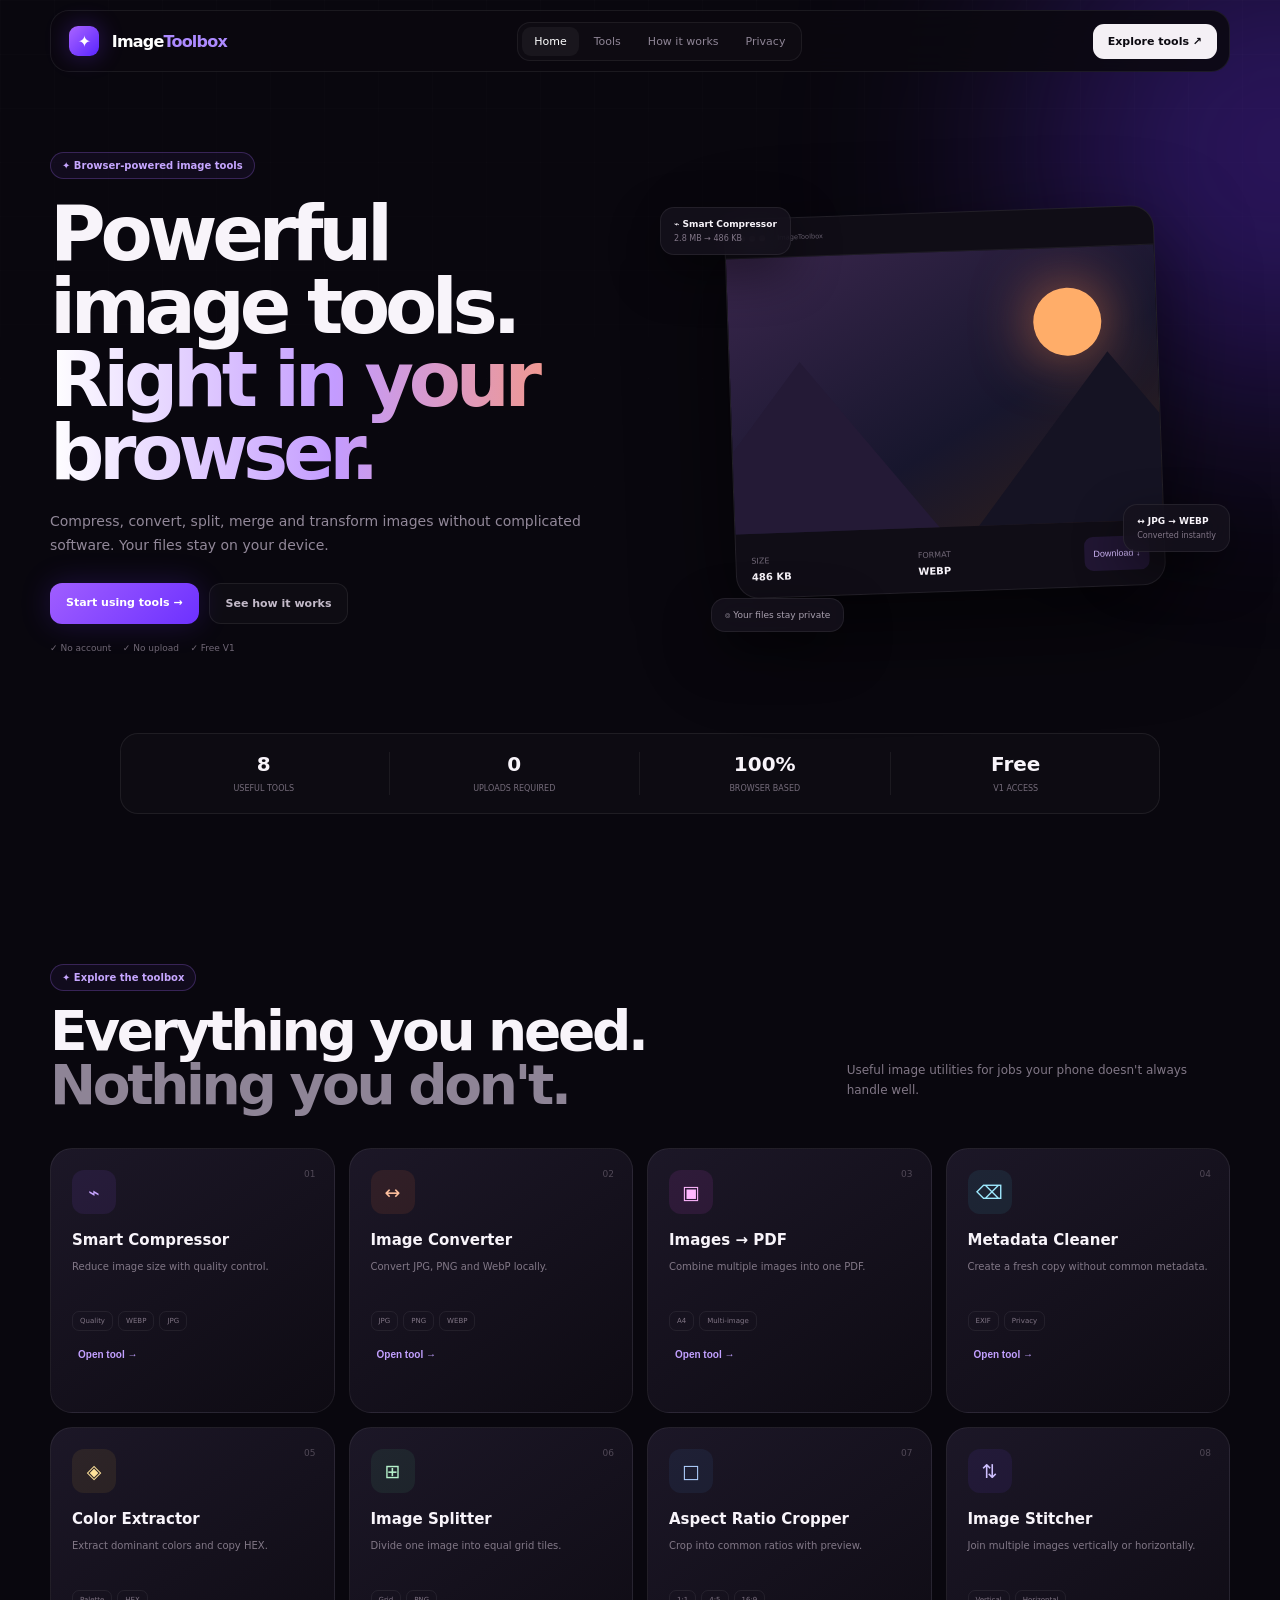
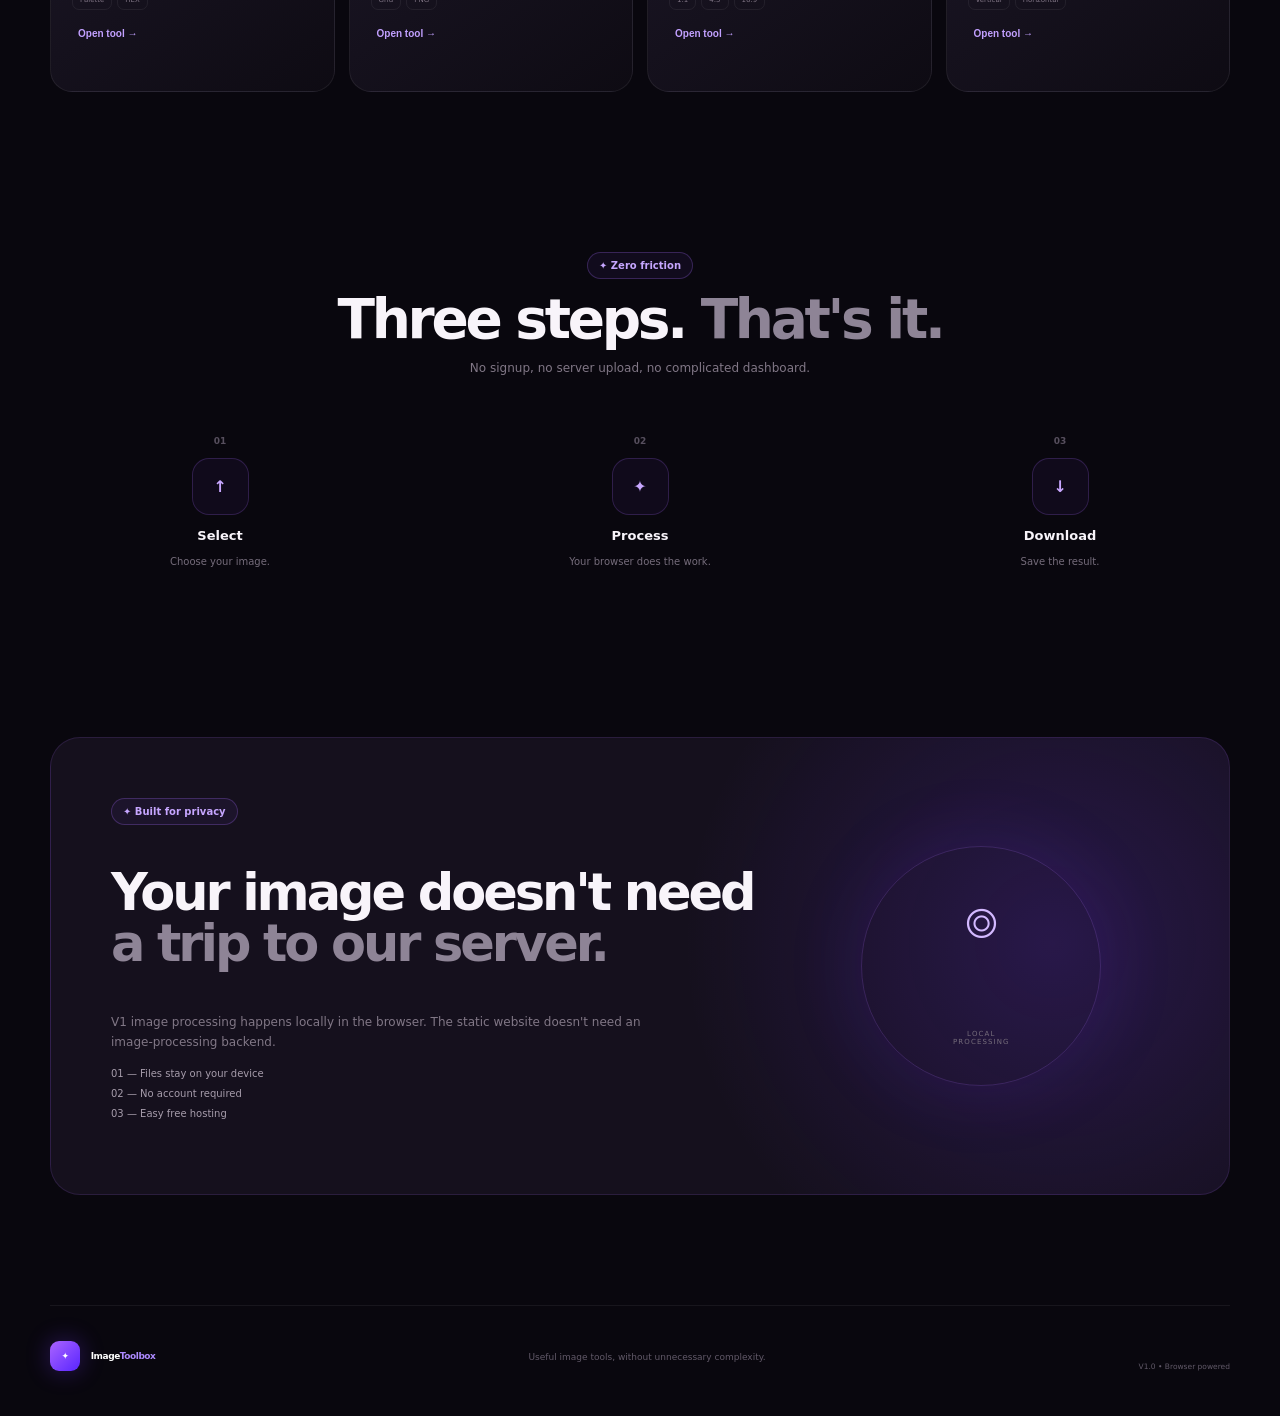
==== index.html @ 6cf6d37c "Add files via upload" ====
<!DOCTYPE html>
<html lang="en">
<head>
  <meta charset="UTF-8">
  <meta name="viewport" content="width=device-width, initial-scale=1.0">
  <meta name="theme-color" content="#09070e">
  <title>ImageToolbox — V1</title>
  <link rel="stylesheet" href="style.css">
</head>

<body>

<header class="navbar">
  <a href="#" class="logo">
    <span>✦</span> Image<b>Toolbox</b>
  </a>

  <nav>
    <a href="#home" class="active">Home</a>
    <a href="#tools">Tools</a>
    <a href="#how">How it works</a>
    <a href="#privacy">Privacy</a>
  </nav>

  <a href="#tools" class="nav-button">Explore tools ↗</a>

  <button id="menuButton">☰</button>
</header>

<div id="mobileMenu">
  <a href="#home">Home</a>
  <a href="#tools">Tools</a>
  <a href="#how">How it works</a>
  <a href="#privacy">Privacy</a>
</div>

<main>

<section class="hero" id="home">

  <div class="hero-content">

    <div class="badge">
      ✦ Browser-powered image tools
    </div>

    <h1>
      Powerful image tools.
      <span>Right in your browser.</span>
    </h1>

    <p>
      Compress, convert, split, merge and transform images
      without complicated software. Your files stay on your device.
    </p>

    <div class="hero-buttons">
      <a href="#tools" class="primary-button">
        Start using tools →
      </a>

      <a href="#how" class="secondary-button">
        See how it works
      </a>
    </div>

    <div class="trust">
      ✓ No account &nbsp;&nbsp;
      ✓ No upload &nbsp;&nbsp;
      ✓ Free V1
    </div>

  </div>

  <div class="hero-visual">

    <div class="hero-image-card">

      <div class="browser-bar">
        <span></span>
        <span></span>
        <span></span>
        <small>ImageToolbox</small>
      </div>

      <div class="fake-image">
        <div class="sun"></div>
        <div class="mountain mountain-one"></div>
        <div class="mountain mountain-two"></div>
      </div>

      <div class="image-info">
        <div>
          <small>SIZE</small>
          <b>486 KB</b>
        </div>

        <div>
          <small>FORMAT</small>
          <b>WEBP</b>
        </div>

        <button>Download ↓</button>
      </div>

    </div>

    <div class="floating-card card-one">
      <b>⌁ Smart Compressor</b>
      <small>2.8 MB → 486 KB</small>
    </div>

    <div class="floating-card card-two">
      <b>↔ JPG → WEBP</b>
      <small>Converted instantly</small>
    </div>

    <div class="floating-card card-three">
      ⌾ Your files stay private
    </div>

  </div>

</section>

<section class="stats">

  <div>
    <b>8</b>
    <small>Useful tools</small>
  </div>

  <div>
    <b>0</b>
    <small>Uploads required</small>
  </div>

  <div>
    <b>100%</b>
    <small>Browser based</small>
  </div>

  <div>
    <b>Free</b>
    <small>V1 access</small>
  </div>

</section>


<section class="section" id="tools">

  <div class="section-heading">

    <div>
      <div class="badge">✦ Explore the toolbox</div>

      <h2>
        Everything you need.
        <span>Nothing you don't.</span>
      </h2>
    </div>

    <p>
      Useful image utilities for jobs your phone doesn't
      always handle well.
    </p>

  </div>


  <div class="tools-grid">

    <article class="tool-card" data-tool="compress">
      <small class="number">01</small>
      <div class="tool-icon purple">⌁</div>
      <h3>Smart Compressor</h3>
      <p>Reduce image size with quality control.</p>
      <div class="tags"><i>Quality</i><i>WEBP</i><i>JPG</i></div>
      <button>Open tool →</button>
    </article>


    <article class="tool-card" data-tool="convert">
      <small class="number">02</small>
      <div class="tool-icon orange">↔</div>
      <h3>Image Converter</h3>
      <p>Convert JPG, PNG and WebP locally.</p>
      <div class="tags"><i>JPG</i><i>PNG</i><i>WEBP</i></div>
      <button>Open tool →</button>
    </article>


    <article class="tool-card" data-tool="pdf">
      <small class="number">03</small>
      <div class="tool-icon pink">▣</div>
      <h3>Images → PDF</h3>
      <p>Combine multiple images into one PDF.</p>
      <div class="tags"><i>A4</i><i>Multi-image</i></div>
      <button>Open tool →</button>
    </article>


    <article class="tool-card" data-tool="metadata">
      <small class="number">04</small>
      <div class="tool-icon cyan">⌫</div>
      <h3>Metadata Cleaner</h3>
      <p>Create a fresh copy without common metadata.</p>
      <div class="tags"><i>EXIF</i><i>Privacy</i></div>
      <button>Open tool →</button>
    </article>


    <article class="tool-card" data-tool="colors">
      <small class="number">05</small>
      <div class="tool-icon yellow">◈</div>
      <h3>Color Extractor</h3>
      <p>Extract dominant colors and copy HEX.</p>
      <div class="tags"><i>Palette</i><i>HEX</i></div>
      <button>Open tool →</button>
    </article>


    <article class="tool-card" data-tool="split">
      <small class="number">06</small>
      <div class="tool-icon green">⊞</div>
      <h3>Image Splitter</h3>
      <p>Divide one image into equal grid tiles.</p>
      <div class="tags"><i>Grid</i><i>PNG</i></div>
      <button>Open tool →</button>
    </article>


    <article class="tool-card" data-tool="ratio">
      <small class="number">07</small>
      <div class="tool-icon blue">□</div>
      <h3>Aspect Ratio Cropper</h3>
      <p>Crop into common ratios with preview.</p>
      <div class="tags"><i>1:1</i><i>4:5</i><i>16:9</i></div>
      <button>Open tool →</button>
    </article>


    <article class="tool-card" data-tool="stitch">
      <small class="number">08</small>
      <div class="tool-icon violet">⇅</div>
      <h3>Image Stitcher</h3>
      <p>Join multiple images vertically or horizontally.</p>
      <div class="tags"><i>Vertical</i><i>Horizontal</i></div>
      <button>Open tool →</button>
    </article>

  </div>

</section>


<section class="section how" id="how">

  <div class="center">

    <div class="badge">✦ Zero friction</div>

    <h2>
      Three steps.
      <span>That's it.</span>
    </h2>

    <p>
      No signup, no server upload, no complicated dashboard.
    </p>

  </div>


  <div class="steps">

    <div>
      <b>01</b>
      <strong>↑</strong>
      <h3>Select</h3>
      <p>Choose your image.</p>
    </div>

    <hr>

    <div>
      <b>02</b>
      <strong>✦</strong>
      <h3>Process</h3>
      <p>Your browser does the work.</p>
    </div>

    <hr>

    <div>
      <b>03</b>
      <strong>↓</strong>
      <h3>Download</h3>
      <p>Save the result.</p>
    </div>

  </div>

</section>


<section class="section" id="privacy">

  <div class="privacy">

    <div>

      <div class="badge">✦ Built for privacy</div>

      <h2>
        Your image doesn't need
        <span>a trip to our server.</span>
      </h2>

      <p>
        V1 image processing happens locally in the browser.
        The static website doesn't need an image-processing backend.
      </p>

      <ul>
        <li>01 — Files stay on your device</li>
        <li>02 — No account required</li>
        <li>03 — Easy free hosting</li>
      </ul>

    </div>

    <div class="shield">
      ⌾
      <small>LOCAL<br>PROCESSING</small>
    </div>

  </div>

</section>

</main>


<footer>

  <a href="#" class="logo">
    <span>✦</span> Image<b>Toolbox</b>
  </a>

  <p>
    Useful image tools, without unnecessary complexity.
  </p>

  <small>
    V1.0 • Browser powered
  </small>

</footer>


<!-- TOOL MODAL -->

<div id="toolModal" class="modal">

  <div class="modal-box">

    <button id="closeModal" class="close-button">×</button>

    <div id="toolApp"></div>

  </div>

</div>


<div id="toast"></div>

<script src="script.js"></script>

</body>
</html>
---- style.css ----
*{
  box-sizing:border-box;
}

html{
  scroll-behavior:smooth;
}

body{
  margin:0;
  background:#09070e;
  color:#f8f4fa;
  font-family:Inter,system-ui,-apple-system,BlinkMacSystemFont,"Segoe UI",sans-serif;
  overflow-x:hidden;
}

body:before{
  content:"";
  position:fixed;
  inset:0;
  pointer-events:none;
  background:
    linear-gradient(#ffffff03 1px,transparent 1px),
    linear-gradient(90deg,#ffffff03 1px,transparent 1px);
  background-size:54px 54px;
  mask-image:linear-gradient(#000,transparent 75%);
}

body:after{
  content:"";
  position:fixed;
  width:500px;
  height:500px;
  right:-250px;
  top:-100px;
  border-radius:50%;
  background:#7134ff55;
  filter:blur(120px);
  z-index:-1;
}


/* NAV */

.navbar{
  position:sticky;
  top:10px;
  z-index:50;

  width:min(1180px,calc(100% - 28px));
  min-height:62px;

  margin:10px auto 0;
  padding:8px 12px 8px 18px;

  display:flex;
  align-items:center;
  justify-content:space-between;

  border:1px solid #ffffff12;
  border-radius:19px;

  background:#0b0910dd;
  backdrop-filter:blur(20px);
}

.logo{
  color:#fff;
  text-decoration:none;
  font-weight:850;
  letter-spacing:-.05em;
}

.logo span{
  display:inline-grid;
  place-items:center;

  width:30px;
  height:30px;

  margin-right:8px;

  border-radius:9px;

  background:linear-gradient(
    135deg,
    #aa64ff,
    #5925ff
  );

  box-shadow:0 0 25px #7137ff55;
}

.logo b{
  color:#ad8aff;
}

nav{
  display:flex;
  gap:3px;

  padding:4px;

  border:1px solid #ffffff10;
  border-radius:13px;

  background:#ffffff05;
}

nav a{
  color:#8e8495;
  text-decoration:none;

  padding:8px 12px;

  border-radius:9px;

  font-size:11px;
}

nav a:hover,
nav .active{
  background:#ffffff0c;
  color:white;
}

.nav-button{
  color:#0b0910;
  text-decoration:none;

  padding:11px 15px;

  background:#f4f0f5;

  border-radius:11px;

  font-size:11px;
  font-weight:800;
}

#menuButton{
  display:none;

  width:40px;
  height:40px;

  border:1px solid #ffffff15;
  border-radius:10px;

  background:#ffffff09;
  color:#fff;

  font-size:17px;
}

#mobileMenu{
  display:none;
}


/* HERO */

.hero{
  width:min(1180px,calc(100% - 28px));
  min-height:640px;

  margin:auto;

  display:grid;
  grid-template-columns:1fr 1fr;

  align-items:center;

  gap:40px;

  padding:80px 0;
}

.badge{
  display:inline-block;

  padding:7px 11px;

  border:1px solid #a86cff42;
  border-radius:99px;

  background:#8d4cff10;

  color:#c6a6ff;

  font-size:10px;
  font-weight:750;
}

.hero h1{
  max-width:750px;

  margin:19px 0;

  font-size:clamp(45px,6vw,76px);

  line-height:.96;

  letter-spacing:-.07em;
}

.hero h1 span{
  display:block;

  background:linear-gradient(
    90deg,
    #fff,
    #c39bff,
    #ff976a
  );

  color:transparent;

  -webkit-background-clip:text;
  background-clip:text;
}

.hero p{
  max-width:550px;

  color:#928899;

  font-size:14px;

  line-height:1.75;
}

.hero-buttons{
  display:flex;
  gap:10px;

  margin-top:25px;

  flex-wrap:wrap;
}

.primary-button,
.secondary-button{
  padding:13px 16px;

  border-radius:12px;

  text-decoration:none;

  font-size:11px;
  font-weight:800;
}

.primary-button{
  background:linear-gradient(
    135deg,
    #a05eff,
    #6d31ff
  );

  color:white;

  box-shadow:0 0 30px #7033ff35;
}

.secondary-button{
  border:1px solid #ffffff12;

  color:#c3bac9;

  background:#ffffff06;
}

.trust{
  margin-top:19px;

  color:#706776;

  font-size:9px;
}


/* HERO VISUAL */

.hero-visual{
  height:500px;

  position:relative;

  display:grid;
  place-items:center;
}

.hero-image-card{
  width:min(430px,84%);

  overflow:hidden;

  border:1px solid #ffffff14;

  border-radius:23px;

  background:#100d16;

  transform:rotate(-2deg);

  box-shadow:
    0 35px 90px #0009;
}

.browser-bar{
  height:39px;

  display:flex;
  align-items:center;

  gap:4px;

  padding:0 14px;

  border-bottom:1px solid #ffffff10;

  color:#686070;

  font-size:8px;
}

.browser-bar span{
  width:6px;
  height:6px;

  border-radius:50%;

  background:#6b6370;
}

.browser-bar small{
  margin-left:8px;
}

.fake-image{
  height:275px;

  position:relative;

  overflow:hidden;

  background:
    linear-gradient(
      150deg,
      #39264c,
      #17162d 60%,
      #332017
    );
}

.sun{
  position:absolute;

  width:68px;
  height:68px;

  right:55px;
  top:40px;

  border-radius:50%;

  background:#ffad69;

  box-shadow:0 0 60px #ff8a48aa;
}

.mountain{
  position:absolute;

  bottom:-20px;

  width:0;
  height:0;

  border-left:150px solid transparent;
  border-right:150px solid transparent;

  border-bottom:190px solid #241a36;
}

.mountain-one{
  left:-80px;
}

.mountain-two{
  right:-100px;
  border-bottom-color:#151323;
}

.image-info{
  display:grid;

  grid-template-columns:1fr 1fr auto;

  gap:12px;

  padding:15px;
}

.image-info small{
  color:#716877;
  font-size:8px;
}

.image-info b{
  display:block;

  margin-top:4px;

  font-size:10px;
}

.image-info button{
  border:0;

  border-radius:9px;

  background:#9658ff20;

  color:#d6bcff;

  font-size:9px;

  padding:9px;
}

.floating-card{
  position:absolute;

  padding:11px 13px;

  border:1px solid #ffffff12;

  border-radius:14px;

  background:#16121dcc;

  backdrop-filter:blur(15px);

  box-shadow:0 18px 50px #0007;

  font-size:9px;
}

.floating-card small{
  display:block;

  color:#817687;

  margin-top:5px;

  font-size:8px;
}

.card-one{
  top:55px;
  left:0;
}

.card-two{
  right:0;
  bottom:100px;
}

.card-three{
  left:9%;
  bottom:20px;

  color:#a9a0af;
}


/* STATS */

.stats{
  width:min(1040px,calc(100% - 28px));

  margin:0 auto 70px;

  padding:18px;

  display:grid;

  grid-template-columns:repeat(4,1fr);

  border:1px solid #ffffff12;

  border-radius:18px;

  background:#ffffff05;
}

.stats div{
  text-align:center;

  border-right:1px solid #ffffff10;
}

.stats div:last-child{
  border:0;
}

.stats b{
  display:block;
  font-size:20px;
}

.stats small{
  color:#756c7b;

  font-size:8px;

  text-transform:uppercase;
}


/* SECTIONS */

.section{
  width:min(1180px,calc(100% - 28px));

  margin:auto;

  padding:80px 0;
}

.section-heading{
  display:grid;

  grid-template-columns:1fr .5fr;

  align-items:end;

  gap:30px;

  margin-bottom:35px;
}

.section-heading h2,
.center h2{
  margin:14px 0 0;

  font-size:clamp(35px,5vw,55px);

  line-height:.98;

  letter-spacing:-.06em;
}

.section-heading h2 span,
.center h2 span,
.privacy h2 span{
  color:#8e8496;
}

.section-heading>p,
.center>p{
  color:#817786;

  font-size:12px;

  line-height:1.7;
}


/* TOOLS */

.tools-grid{
  display:grid;

  grid-template-columns:repeat(4,1fr);

  gap:14px;
}

.tool-card{
  position:relative;

  min-height:265px;

  padding:21px;

  border:1px solid #ffffff12;

  border-radius:22px;

  background:
    linear-gradient(
      145deg,
      #1c1727,
      #0e0b13
    );

  transition:.22s;
}

.tool-card:hover{
  transform:translateY(-5px);

  border-color:#a86cff45;

  box-shadow:0 25px 55px #0006;
}

.number{
  position:absolute;

  right:18px;
  top:20px;

  color:#514957;

  font-size:9px;
}

.tool-icon{
  width:44px;
  height:44px;

  display:grid;
  place-items:center;

  margin-bottom:17px;

  border-radius:12px;

  font-size:19px;
}

.purple{
  background:#9657ff18;
  color:#c7a5ff;
}

.orange{
  background:#ff763818;
  color:#ffc19f;
}

.pink{
  background:#ed4bff17;
  color:#ffb7ff;
}

.cyan{
  background:#4adfff13;
  color:#9feaff;
}

.yellow{
  background:#ffc83f14;
  color:#ffe39a;
}

.green{
  background:#61e69a14;
  color:#b5f2cb;
}

.blue{
  background:#4f9aff13;
  color:#afd0ff;
}

.violet{
  background:#7447ff16;
  color:#cfc0ff;
}

.tool-card h3{
  margin:0;

  font-size:15px;
}

.tool-card p{
  min-height:42px;

  color:#817786;

  font-size:10px;

  line-height:1.6;
}

.tags{
  display:flex;

  gap:5px;

  flex-wrap:wrap;
}

.tags i{
  padding:5px 7px;

  border:1px solid #ffffff10;

  border-radius:7px;

  color:#807585;

  font-size:7px;

  font-style:normal;
}

.tool-card button{
  margin-top:17px;

  border:0;

  background:none;

  color:#c2a0ff;

  font-size:10px;

  font-weight:800;

  cursor:pointer;
}


/* HOW */

.center{
  text-align:center;
}

.steps{
  display:grid;

  grid-template-columns:1fr 80px 1fr 80px 1fr;

  align-items:center;

  margin-top:50px;
}

.steps div{
  text-align:center;
}

.steps b{
  color:#574f5e;

  font-size:9px;
}

.steps strong{
  width:57px;
  height:57px;

  display:grid;
  place-items:center;

  margin:10px auto;

  border:1px solid #a86cff35;

  border-radius:17px;

  background:#8d4cff0e;

  color:#c8a7ff;
}

.steps h3{
  font-size:13px;
}

.steps p{
  color:#756c7b;

  font-size:10px;
}

.steps hr{
  height:1px;

  border:0;

  background:
    linear-gradient(
      90deg,
      transparent,
      #a86cff55,
      transparent
    );
}


/* PRIVACY */

.privacy{
  min-height:430px;

  padding:60px;

  display:grid;

  grid-template-columns:1fr .55fr;

  align-items:center;

  border:1px solid #a86cff24;

  border-radius:30px;

  background:
    radial-gradient(
      circle at 85% 45%,
      #7738ff32,
      transparent 23rem
    ),
    #15101d;
}

.privacy h2{
  font-size:clamp(34px,4vw,51px);

  line-height:1;

  letter-spacing:-.06em;
}

.privacy p{
  max-width:530px;

  color:#817786;

  font-size:12px;

  line-height:1.7;
}

.privacy ul{
  padding:0;

  list-style:none;

  color:#a69cab;

  font-size:10px;

  line-height:2;
}

.shield{
  width:240px;
  height:240px;

  justify-self:center;

  display:grid;
  place-items:center;

  border:1px solid #a86cff33;

  border-radius:50%;

  color:#d3b9ff;

  font-size:55px;

  box-shadow:0 0 80px #7335ff22;
}

.shield small{
  text-align:center;

  color:#766d7b;

  font-size:7px;

  letter-spacing:.16em;
}


/* FOOTER */

footer{
  width:min(1180px,calc(100% - 28px));

  margin:30px auto 0;

  padding:35px 0 45px;

  display:flex;

  justify-content:space-between;

  align-items:end;

  border-top:1px solid #ffffff10;

  color:#615968;

  font-size:9px;
}


/* MODAL */

.modal{
  display:none;

  position:fixed;

  inset:0;

  z-index:100;

  padding:15px;

  align-items:center;
  justify-content:center;

  background:#000c;

  backdrop-filter:blur(10px);
}

.modal.open{
  display:flex;
}

.modal-box{
  position:relative;

  width:min(780px,100%);

  max-height:92vh;

  overflow:auto;

  border:1px solid #ffffff18;

  border-radius:24px;

  background:#100d15;

  box-shadow:0 35px 100px #000;
}

.close-button{
  position:absolute;

  right:13px;
  top:13px;

  z-index:5;

  width:34px;
  height:34px;

  border:1px solid #ffffff18;

  border-radius:10px;

  background:#ffffff0b;

  color:white;

  font-size:20px;

  cursor:pointer;
}


/* TOOL UI */

.tool-ui{
  padding:30px;
}

.tool-ui h2{
  margin:0;

  font-size:28px;

  letter-spacing:-.04em;
}

.tool-ui>p{
  margin:8px 0 23px;

  color:#8d8392;

  font-size:11px;
}

.drop-zone{
  border:1px dashed #a86cff5c;

  border-radius:18px;

  padding:18px;

  background:#8d4cff09;
}

.file-label{
  display:block;

  cursor:pointer;
}

.file-label input{
  display:none;
}

.pick-button{
  display:inline-block;

  padding:11px 15px;

  border-radius:10px;

  background:#9657ff;

  color:white;

  font-size:10px;

  font-weight:800;
}

.preview-area{
  display:flex;

  gap:10px;

  flex-wrap:wrap;

  margin-top:15px;
}

.empty-preview{
  color:#716877;

  font-size:9px;
}

.thumb{
  position:relative;

  width:120px;

  padding:6px;

  border:1px solid #ffffff12;

  border-radius:12px;

  background:#0b0910;
}

.thumb img{
  display:block;

  width:100%;
  height:85px;

  object-fit:contain;

  border-radius:8px;

  background:#17131e;
}

.thumb span{
  display:block;

  margin-top:5px;

  overflow:hidden;

  white-space:nowrap;

  text-overflow:ellipsis;

  color:#817786;

  font-size:8px;
}

.remove-image{
  position:absolute;

  right:8px;
  top:8px;

  width:20px;
  height:20px;

  border:0;

  border-radius:50%;

  background:#000c;

  color:white;

  cursor:pointer;
}


/* CONTROLS */

.controls{
  display:grid;

  gap:12px;

  margin-top:15px;
}

.control{
  padding:13px;

  border:1px solid #ffffff10;

  border-radius:13px;

  background:#ffffff05;
}

.control label{
  display:flex;

  justify-content:space-between;

  margin-bottom:8px;

  color:#a79cab;

  font-size:9px;
}

.control input[type="range"]{
  width:100%;
}

.control select{
  width:100%;

  padding:10px;

  border:1px solid #ffffff18;

  border-radius:9px;

  outline:none;

  background:#0b0910;

  color:#ddd;

  font-size:10px;
}

.action-button{
  width:100%;

  padding:12px;

  margin-top:14px;

  border:0;

  border-radius:11px;

  background:
    linear-gradient(
      135deg,
      #a15eff,
      #7132ff
    );

  color:white;

  font-size:10px;

  font-weight:800;

  cursor:pointer;
}

.action-button:disabled{
  opacity:.45;

  cursor:not-allowed;
}


/* RESULTS */

.result{
  margin-top:17px;

  padding:13px;

  border:1px solid #ffffff10;

  border-radius:13px;

  background:#ffffff04;
}

.result-image,
.result canvas{
  display:block;

  max-width:100%;

  max-height:400px;

  margin:auto;

  border-radius:9px;
}

.result-info{
  color:#aaa0ad;

  font-size:9px;

  line-height:1.7;
}


/* PALETTE */

.palette{
  display:flex;

  gap:8px;

  flex-wrap:wrap;
}

.swatch{
  width:100px;
  height:70px;

  display:flex;

  align-items:end;

  padding:7px;

  border:0;

  border-radius:11px;

  color:white;

  text-shadow:0 1px 3px #000;

  cursor:pointer;
}


/* PDF PREVIEW */

.pdf-list{
  display:grid;

  gap:8px;

  margin-top:15px;
}

.pdf-item{
  display:flex;

  align-items:center;

  gap:10px;

  padding:8px;

  border:1px solid #ffffff10;

  border-radius:10px;

  background:#ffffff04;
}

.pdf-item img{
  width:60px;
  height:50px;

  object-fit:contain;

  border-radius:6px;

  background:#08070c;
}

.pdf-item span{
  flex:1;

  overflow:hidden;

  white-space:nowrap;

  text-overflow:ellipsis;

  color:#aaa0ad;

  font-size:9px;
}


/* TOAST */

#toast{
  position:fixed;

  z-index:200;

  left:50%;
  bottom:24px;

  transform:translate(-50%,25px);

  opacity:0;

  padding:11px 15px;

  border:1px solid #a86cff44;

  border-radius:11px;

  background:#17121ef5;

  color:#eee;

  font-size:10px;

  transition:.2s;
}

#toast.show{
  opacity:1;

  transform:translate(-50%,0);
}


/* MOBILE */

@media(max-width:900px){

  nav,
  .nav-button{
    display:none;
  }

  #menuButton{
    display:block;
  }

  #mobileMenu.open{
    display:grid;

    position:fixed;

    z-index:45;

    top:76px;
    left:14px;
    right:14px;

    padding:8px;

    border:1px solid #ffffff12;

    border-radius:15px;

    background:#0d0a12f5;

    backdrop-filter:blur(20px);
  }

  #mobileMenu a{
    padding:12px;

    color:#bcb3c2;

    text-decoration:none;

    font-size:11px;
  }

  .hero{
    grid-template-columns:1fr;

    padding-top:55px;
  }

  .hero-content{
    text-align:center;
  }

  .hero p{
    margin:auto;
  }

  .hero-buttons{
    justify-content:center;
  }

  .hero-visual{
    height:430px;
  }

  .tools-grid{
    grid-template-columns:repeat(2,1fr);
  }

  .section-heading{
    grid-template-columns:1fr;
  }

  .privacy{
    grid-template-columns:1fr;

    padding:40px 28px;
  }

  .shield{
    margin-top:30px;
  }

  .steps{
    grid-template-columns:1fr 50px 1fr 50px 1fr;
  }

}


@media(max-width:600px){

  .hero h1{
    font-size:43px;
  }

  .hero-visual{
    height:390px;
  }

  .hero-image-card{
    width:90%;
  }

  .floating-card{
    padding:8px;
  }

  .card-one{
    left:-2px;
    top:30px;
  }

  .card-two{
    right:-2px;
    bottom:75px;
  }

  .card-three{
    left:4%;
    bottom:5px;
  }

  .stats{
    grid-template-columns:repeat(2,1fr);

    gap:14px;
  }

  .stats div:nth-child(2){
    border:0;
  }

  .stats div:nth-child(-n+2){
    padding-bottom:12px;

    border-bottom:1px solid #ffffff10;
  }

  .tools-grid{
    grid-template-columns:1fr;
  }

  .section{
    padding:60px 0;
  }

  .steps{
    display:block;
  }

  .steps>div{
    margin:25px 0;
  }

  .steps hr{
    width:1px;
    height:25px;
  }

  .privacy{
    border-radius:23px;

    padding:30px 20px;
  }

  footer{
    display:block;
  }

  .modal-box{
    border-radius:19px;
  }

  .tool-ui{
    padding:23px;
  }

  .thumb{
    width:105px;
  }

}
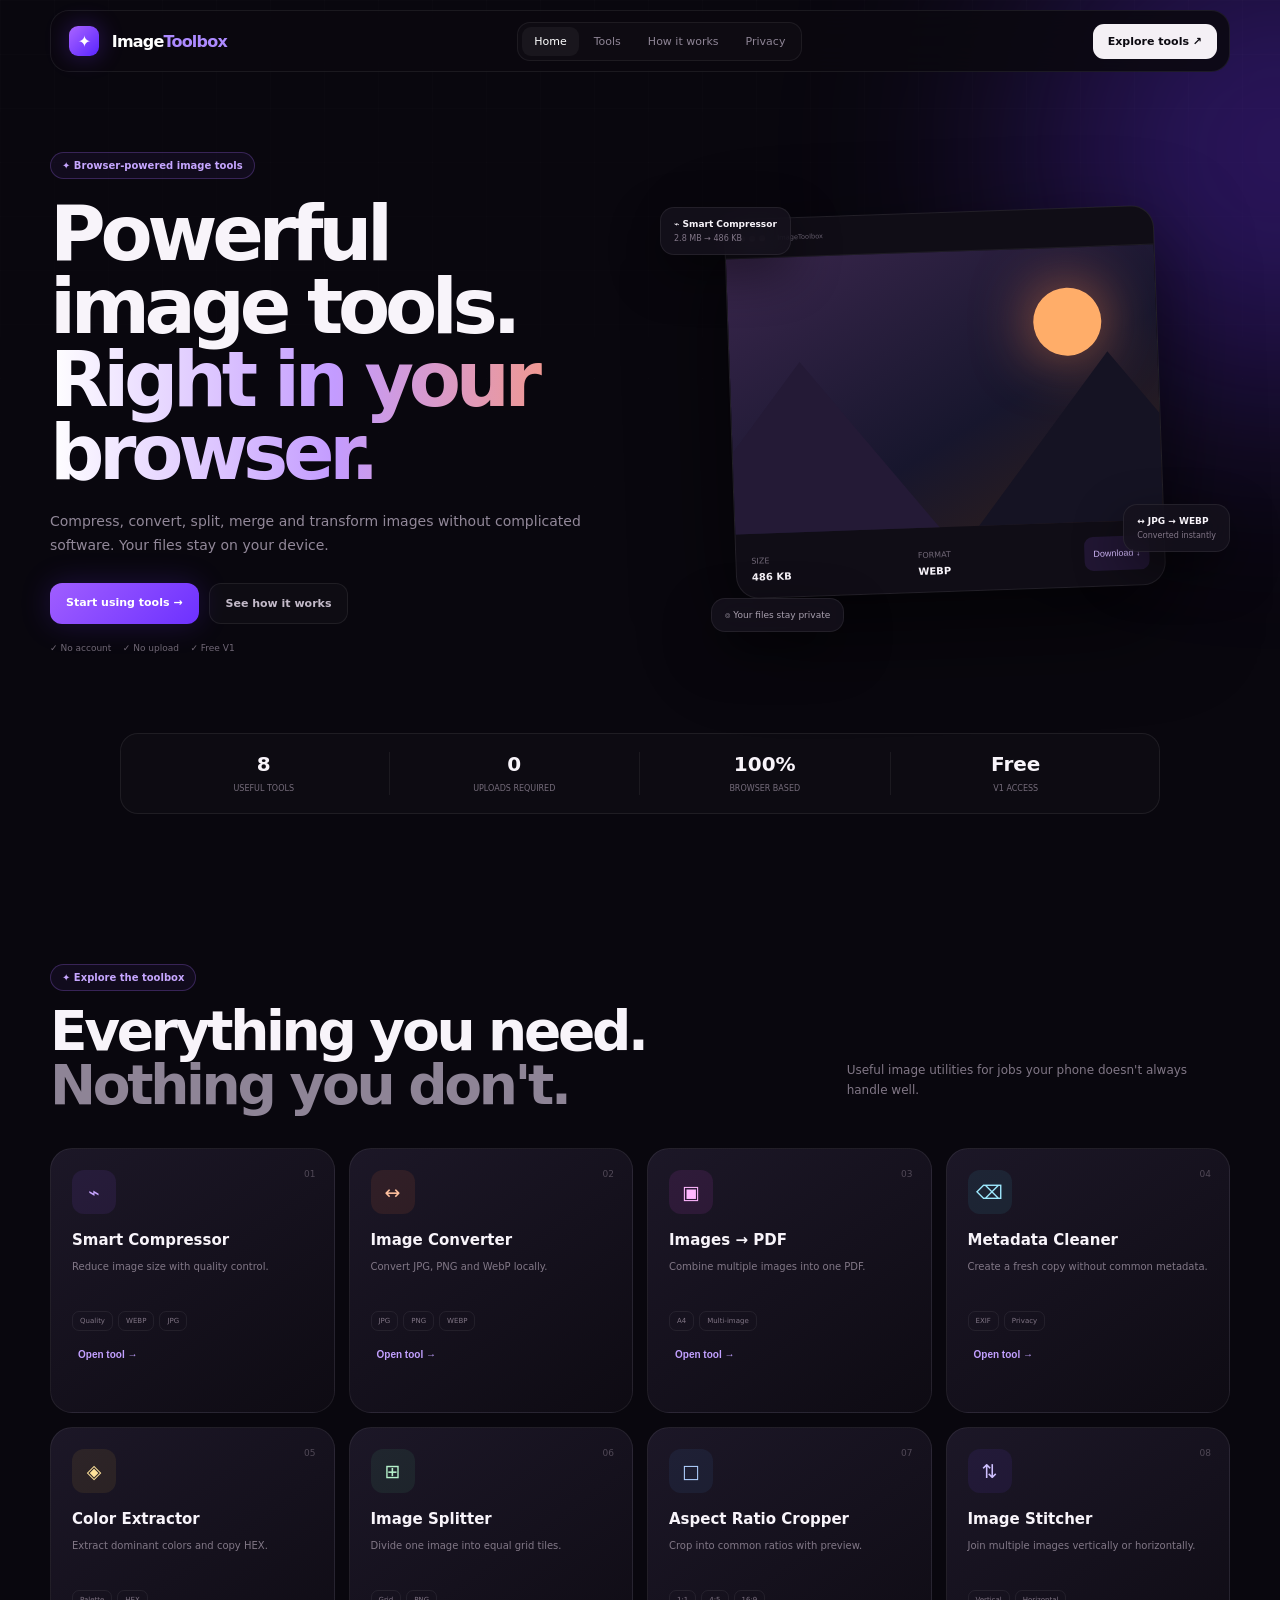
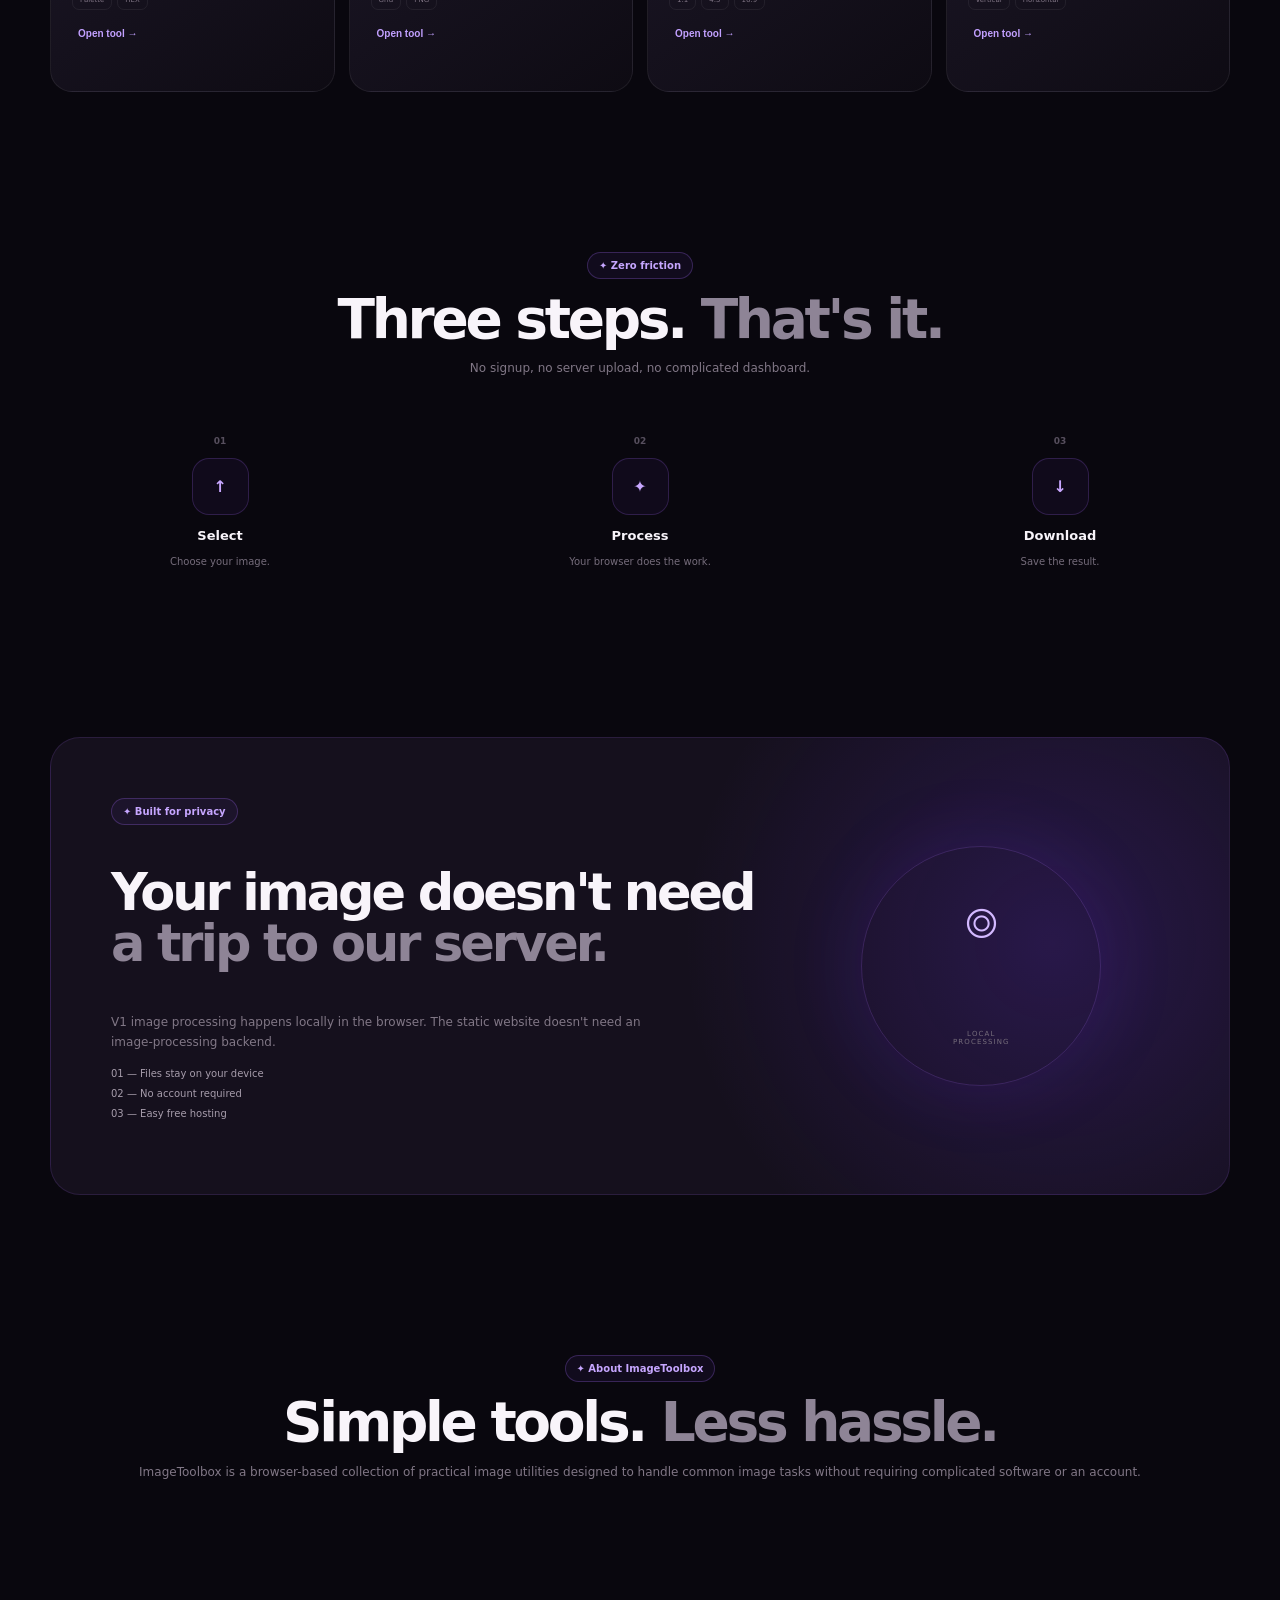
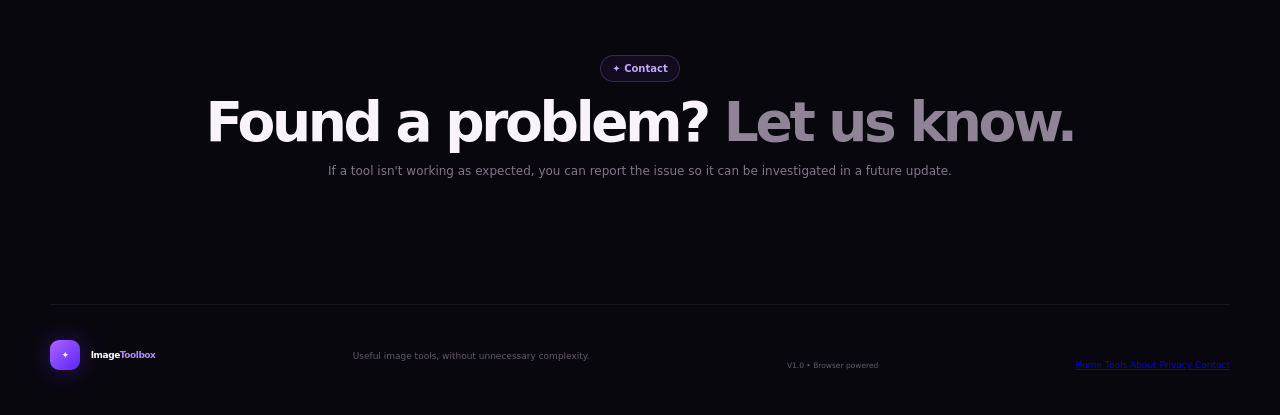
==== commit 85fcee05: "Update index.html" ====
--- a/index.html
+++ b/index.html
@@ -2,39 +2,110 @@
 <html lang="en">
 <head>
   <meta charset="UTF-8">
+
   <meta name="viewport" content="width=device-width, initial-scale=1.0">
+
   <meta name="theme-color" content="#09070e">
-  <title>ImageToolbox — V1</title>
+
+  <meta
+    name="description"
+    content="ImageToolbox is a free browser-based image toolkit for compressing, converting, creating PDFs, cleaning metadata, extracting colors, splitting, cropping and stitching images."
+  >
+
+  <meta
+    name="keywords"
+    content="image tools, image compressor, image converter, JPG to PNG, PNG to WEBP, images to PDF, metadata remover, color extractor, image splitter, image cropper, image stitcher"
+  >
+
+  <meta name="robots" content="index, follow">
+
+  <meta name="author" content="ImageToolbox">
+
+  <meta name="application-name" content="ImageToolbox">
+
+  <!-- Open Graph / Social Sharing -->
+  <meta property="og:type" content="website">
+  <meta property="og:title" content="ImageToolbox — Free Browser Image Tools">
+  <meta
+    property="og:description"
+    content="Compress, convert, create PDFs, clean metadata, extract colors, crop, split and stitch images directly in your browser."
+  >
+  <meta property="og:site_name" content="ImageToolbox">
+
+  <!-- Twitter/X Preview -->
+  <meta name="twitter:card" content="summary">
+  <meta name="twitter:title" content="ImageToolbox — Free Browser Image Tools">
+  <meta
+    name="twitter:description"
+    content="Free browser-based image tools with local processing."
+  >
+
+  <!-- Canonical URL -->
+  <!--
+    IMPORTANT:
+    Replace the URL below with your actual GitHub Pages URL
+    if your final URL is different.
+  -->
+  <link
+    rel="canonical"
+    href="https://ftmadnessgosip.github.io/imagetoolbox/"
+  >
+
+  <title>ImageToolbox — Free Online Image Tools</title>
+
   <link rel="stylesheet" href="style.css">
+
+  <!-- Prevent search engines from treating old browsers strangely -->
+  <meta http-equiv="X-UA-Compatible" content="IE=edge">
 </head>
 
 <body>
 
 <header class="navbar">
-  <a href="#" class="logo">
+
+  <a href="#home" class="logo" aria-label="ImageToolbox Home">
     <span>✦</span> Image<b>Toolbox</b>
   </a>
 
-  <nav>
+  <nav aria-label="Main navigation">
     <a href="#home" class="active">Home</a>
     <a href="#tools">Tools</a>
     <a href="#how">How it works</a>
     <a href="#privacy">Privacy</a>
   </nav>
 
-  <a href="#tools" class="nav-button">Explore tools ↗</a>
-
-  <button id="menuButton">☰</button>
+  <a href="#tools" class="nav-button">
+    Explore tools ↗
+  </a>
+
+  <button
+    id="menuButton"
+    type="button"
+    aria-label="Open navigation menu"
+    aria-controls="mobileMenu"
+    aria-expanded="false"
+  >
+    ☰
+  </button>
+
 </header>
 
+
 <div id="mobileMenu">
+
   <a href="#home">Home</a>
   <a href="#tools">Tools</a>
   <a href="#how">How it works</a>
   <a href="#privacy">Privacy</a>
+
 </div>
 
+
 <main>
+
+<!-- =========================
+     HERO
+========================= -->
 
 <section class="hero" id="home">
 
@@ -55,6 +126,7 @@
     </p>
 
     <div class="hero-buttons">
+
       <a href="#tools" class="primary-button">
         Start using tools →
       </a>
@@ -62,6 +134,7 @@
       <a href="#how" class="secondary-button">
         See how it works
       </a>
+
     </div>
 
     <div class="trust">
@@ -71,6 +144,7 @@
     </div>
 
   </div>
+
 
   <div class="hero-visual">
 
@@ -90,6 +164,7 @@
       </div>
 
       <div class="image-info">
+
         <div>
           <small>SIZE</small>
           <b>486 KB</b>
@@ -100,10 +175,14 @@
           <b>WEBP</b>
         </div>
 
-        <button>Download ↓</button>
-      </div>
-
-    </div>
+        <button type="button">
+          Download ↓
+        </button>
+
+      </div>
+
+    </div>
+
 
     <div class="floating-card card-one">
       <b>⌁ Smart Compressor</b>
@@ -123,7 +202,12 @@
 
 </section>
 
-<section class="stats">
+
+<!-- =========================
+     STATS
+========================= -->
+
+<section class="stats" aria-label="ImageToolbox features">
 
   <div>
     <b>8</b>
@@ -148,17 +232,25 @@
 </section>
 
 
+<!-- =========================
+     TOOLS
+========================= -->
+
 <section class="section" id="tools">
 
   <div class="section-heading">
 
     <div>
-      <div class="badge">✦ Explore the toolbox</div>
+
+      <div class="badge">
+        ✦ Explore the toolbox
+      </div>
 
       <h2>
         Everything you need.
         <span>Nothing you don't.</span>
       </h2>
+
     </div>
 
     <p>
@@ -171,83 +263,246 @@
 
   <div class="tools-grid">
 
+    <!-- TOOL 01 -->
+
     <article class="tool-card" data-tool="compress">
+
       <small class="number">01</small>
-      <div class="tool-icon purple">⌁</div>
-      <h3>Smart Compressor</h3>
-      <p>Reduce image size with quality control.</p>
-      <div class="tags"><i>Quality</i><i>WEBP</i><i>JPG</i></div>
-      <button>Open tool →</button>
+
+      <div class="tool-icon purple">
+        ⌁
+      </div>
+
+      <h3>
+        Smart Compressor
+      </h3>
+
+      <p>
+        Reduce image size with quality control.
+      </p>
+
+      <div class="tags">
+        <i>Quality</i>
+        <i>WEBP</i>
+        <i>JPG</i>
+      </div>
+
+      <button type="button">
+        Open tool →
+      </button>
+
     </article>
 
 
+    <!-- TOOL 02 -->
+
     <article class="tool-card" data-tool="convert">
+
       <small class="number">02</small>
-      <div class="tool-icon orange">↔</div>
-      <h3>Image Converter</h3>
-      <p>Convert JPG, PNG and WebP locally.</p>
-      <div class="tags"><i>JPG</i><i>PNG</i><i>WEBP</i></div>
-      <button>Open tool →</button>
+
+      <div class="tool-icon orange">
+        ↔
+      </div>
+
+      <h3>
+        Image Converter
+      </h3>
+
+      <p>
+        Convert JPG, PNG and WebP locally.
+      </p>
+
+      <div class="tags">
+        <i>JPG</i>
+        <i>PNG</i>
+        <i>WEBP</i>
+      </div>
+
+      <button type="button">
+        Open tool →
+      </button>
+
     </article>
 
 
+    <!-- TOOL 03 -->
+
     <article class="tool-card" data-tool="pdf">
+
       <small class="number">03</small>
-      <div class="tool-icon pink">▣</div>
-      <h3>Images → PDF</h3>
-      <p>Combine multiple images into one PDF.</p>
-      <div class="tags"><i>A4</i><i>Multi-image</i></div>
-      <button>Open tool →</button>
+
+      <div class="tool-icon pink">
+        ▣
+      </div>
+
+      <h3>
+        Images → PDF
+      </h3>
+
+      <p>
+        Combine multiple images into one PDF.
+      </p>
+
+      <div class="tags">
+        <i>A4</i>
+        <i>Multi-image</i>
+      </div>
+
+      <button type="button">
+        Open tool →
+      </button>
+
     </article>
 
 
+    <!-- TOOL 04 -->
+
     <article class="tool-card" data-tool="metadata">
+
       <small class="number">04</small>
-      <div class="tool-icon cyan">⌫</div>
-      <h3>Metadata Cleaner</h3>
-      <p>Create a fresh copy without common metadata.</p>
-      <div class="tags"><i>EXIF</i><i>Privacy</i></div>
-      <button>Open tool →</button>
+
+      <div class="tool-icon cyan">
+        ⌫
+      </div>
+
+      <h3>
+        Metadata Cleaner
+      </h3>
+
+      <p>
+        Create a fresh copy without common metadata.
+      </p>
+
+      <div class="tags">
+        <i>EXIF</i>
+        <i>Privacy</i>
+      </div>
+
+      <button type="button">
+        Open tool →
+      </button>
+
     </article>
 
 
+    <!-- TOOL 05 -->
+
     <article class="tool-card" data-tool="colors">
+
       <small class="number">05</small>
-      <div class="tool-icon yellow">◈</div>
-      <h3>Color Extractor</h3>
-      <p>Extract dominant colors and copy HEX.</p>
-      <div class="tags"><i>Palette</i><i>HEX</i></div>
-      <button>Open tool →</button>
+
+      <div class="tool-icon yellow">
+        ◈
+      </div>
+
+      <h3>
+        Color Extractor
+      </h3>
+
+      <p>
+        Extract dominant colors and copy HEX.
+      </p>
+
+      <div class="tags">
+        <i>Palette</i>
+        <i>HEX</i>
+      </div>
+
+      <button type="button">
+        Open tool →
+      </button>
+
     </article>
 
 
+    <!-- TOOL 06 -->
+
     <article class="tool-card" data-tool="split">
+
       <small class="number">06</small>
-      <div class="tool-icon green">⊞</div>
-      <h3>Image Splitter</h3>
-      <p>Divide one image into equal grid tiles.</p>
-      <div class="tags"><i>Grid</i><i>PNG</i></div>
-      <button>Open tool →</button>
+
+      <div class="tool-icon green">
+        ⊞
+      </div>
+
+      <h3>
+        Image Splitter
+      </h3>
+
+      <p>
+        Divide one image into equal grid tiles.
+      </p>
+
+      <div class="tags">
+        <i>Grid</i>
+        <i>PNG</i>
+      </div>
+
+      <button type="button">
+        Open tool →
+      </button>
+
     </article>
 
 
+    <!-- TOOL 07 -->
+
     <article class="tool-card" data-tool="ratio">
+
       <small class="number">07</small>
-      <div class="tool-icon blue">□</div>
-      <h3>Aspect Ratio Cropper</h3>
-      <p>Crop into common ratios with preview.</p>
-      <div class="tags"><i>1:1</i><i>4:5</i><i>16:9</i></div>
-      <button>Open tool →</button>
+
+      <div class="tool-icon blue">
+        □
+      </div>
+
+      <h3>
+        Aspect Ratio Cropper
+      </h3>
+
+      <p>
+        Crop into common ratios with preview.
+      </p>
+
+      <div class="tags">
+        <i>1:1</i>
+        <i>4:5</i>
+        <i>16:9</i>
+      </div>
+
+      <button type="button">
+        Open tool →
+      </button>
+
     </article>
 
 
+    <!-- TOOL 08 -->
+
     <article class="tool-card" data-tool="stitch">
+
       <small class="number">08</small>
-      <div class="tool-icon violet">⇅</div>
-      <h3>Image Stitcher</h3>
-      <p>Join multiple images vertically or horizontally.</p>
-      <div class="tags"><i>Vertical</i><i>Horizontal</i></div>
-      <button>Open tool →</button>
+
+      <div class="tool-icon violet">
+        ⇅
+      </div>
+
+      <h3>
+        Image Stitcher
+      </h3>
+
+      <p>
+        Join multiple images vertically or horizontally.
+      </p>
+
+      <div class="tags">
+        <i>Vertical</i>
+        <i>Horizontal</i>
+      </div>
+
+      <button type="button">
+        Open tool →
+      </button>
+
     </article>
 
   </div>
@@ -255,11 +510,17 @@
 </section>
 
 
+<!-- =========================
+     HOW IT WORKS
+========================= -->
+
 <section class="section how" id="how">
 
   <div class="center">
 
-    <div class="badge">✦ Zero friction</div>
+    <div class="badge">
+      ✦ Zero friction
+    </div>
 
     <h2>
       Three steps.
@@ -278,26 +539,48 @@
     <div>
       <b>01</b>
       <strong>↑</strong>
-      <h3>Select</h3>
-      <p>Choose your image.</p>
-    </div>
+
+      <h3>
+        Select
+      </h3>
+
+      <p>
+        Choose your image.
+      </p>
+    </div>
+
 
     <hr>
+
 
     <div>
       <b>02</b>
       <strong>✦</strong>
-      <h3>Process</h3>
-      <p>Your browser does the work.</p>
-    </div>
+
+      <h3>
+        Process
+      </h3>
+
+      <p>
+        Your browser does the work.
+      </p>
+    </div>
+
 
     <hr>
+
 
     <div>
       <b>03</b>
       <strong>↓</strong>
-      <h3>Download</h3>
-      <p>Save the result.</p>
+
+      <h3>
+        Download
+      </h3>
+
+      <p>
+        Save the result.
+      </p>
     </div>
 
   </div>
@@ -305,13 +588,19 @@
 </section>
 
 
+<!-- =========================
+     PRIVACY
+========================= -->
+
 <section class="section" id="privacy">
 
   <div class="privacy">
 
     <div>
 
-      <div class="badge">✦ Built for privacy</div>
+      <div class="badge">
+        ✦ Built for privacy
+      </div>
 
       <h2>
         Your image doesn't need
@@ -324,28 +613,104 @@
       </p>
 
       <ul>
-        <li>01 — Files stay on your device</li>
-        <li>02 — No account required</li>
-        <li>03 — Easy free hosting</li>
+        <li>
+          01 — Files stay on your device
+        </li>
+
+        <li>
+          02 — No account required
+        </li>
+
+        <li>
+          03 — Easy free hosting
+        </li>
       </ul>
 
     </div>
 
-    <div class="shield">
+
+    <div
+      class="shield"
+      aria-label="Local processing"
+    >
       ⌾
-      <small>LOCAL<br>PROCESSING</small>
+
+      <small>
+        LOCAL<br>
+        PROCESSING
+      </small>
+
     </div>
 
   </div>
 
 </section>
 
+
+<!-- =========================
+     ABOUT
+========================= -->
+
+<section class="section" id="about">
+
+  <div class="center">
+
+    <div class="badge">
+      ✦ About ImageToolbox
+    </div>
+
+    <h2>
+      Simple tools.
+      <span>Less hassle.</span>
+    </h2>
+
+    <p>
+      ImageToolbox is a browser-based collection of practical
+      image utilities designed to handle common image tasks
+      without requiring complicated software or an account.
+    </p>
+
+  </div>
+
+</section>
+
+
+<!-- =========================
+     CONTACT
+========================= -->
+
+<section class="section" id="contact">
+
+  <div class="center">
+
+    <div class="badge">
+      ✦ Contact
+    </div>
+
+    <h2>
+      Found a problem?
+      <span>Let us know.</span>
+    </h2>
+
+    <p>
+      If a tool isn't working as expected, you can report the
+      issue so it can be investigated in a future update.
+    </p>
+
+  </div>
+
+</section>
+
 </main>
 
 
+<!-- =========================
+     FOOTER
+========================= -->
+
 <footer>
 
-  <a href="#" class="logo">
+  <a href="#home" class="logo" aria-label="ImageToolbox Home">
     <span>✦</span> Image<b>Toolbox</b>
   </a>
 
@@ -357,16 +722,53 @@
     V1.0 • Browser powered
   </small>
 
+  <div class="footer-links">
+
+    <a href="#home">
+      Home
+    </a>
+
+    <a href="#tools">
+      Tools
+    </a>
+
+    <a href="#about">
+      About
+    </a>
+
+    <a href="#privacy">
+      Privacy
+    </a>
+
+    <a href="#contact">
+      Contact
+    </a>
+
+  </div>
+
 </footer>
 
 
-<!-- TOOL MODAL -->
-
-<div id="toolModal" class="modal">
+<!-- =========================
+     TOOL MODAL
+========================= -->
+
+<div
+  id="toolModal"
+  class="modal"
+  aria-hidden="true"
+>
 
   <div class="modal-box">
 
-    <button id="closeModal" class="close-button">×</button>
+    <button
+      id="closeModal"
+      class="close-button"
+      type="button"
+      aria-label="Close tool"
+    >
+      ×
+    </button>
 
     <div id="toolApp"></div>
 
@@ -375,9 +777,18 @@
 </div>
 
 
-<div id="toast"></div>
+<!-- Toast notification -->
+
+<div
+  id="toast"
+  role="status"
+  aria-live="polite"
+></div>
+
+
+<!-- Main JavaScript -->
 
 <script src="script.js"></script>
 
 </body>
-</html>+        </html>
